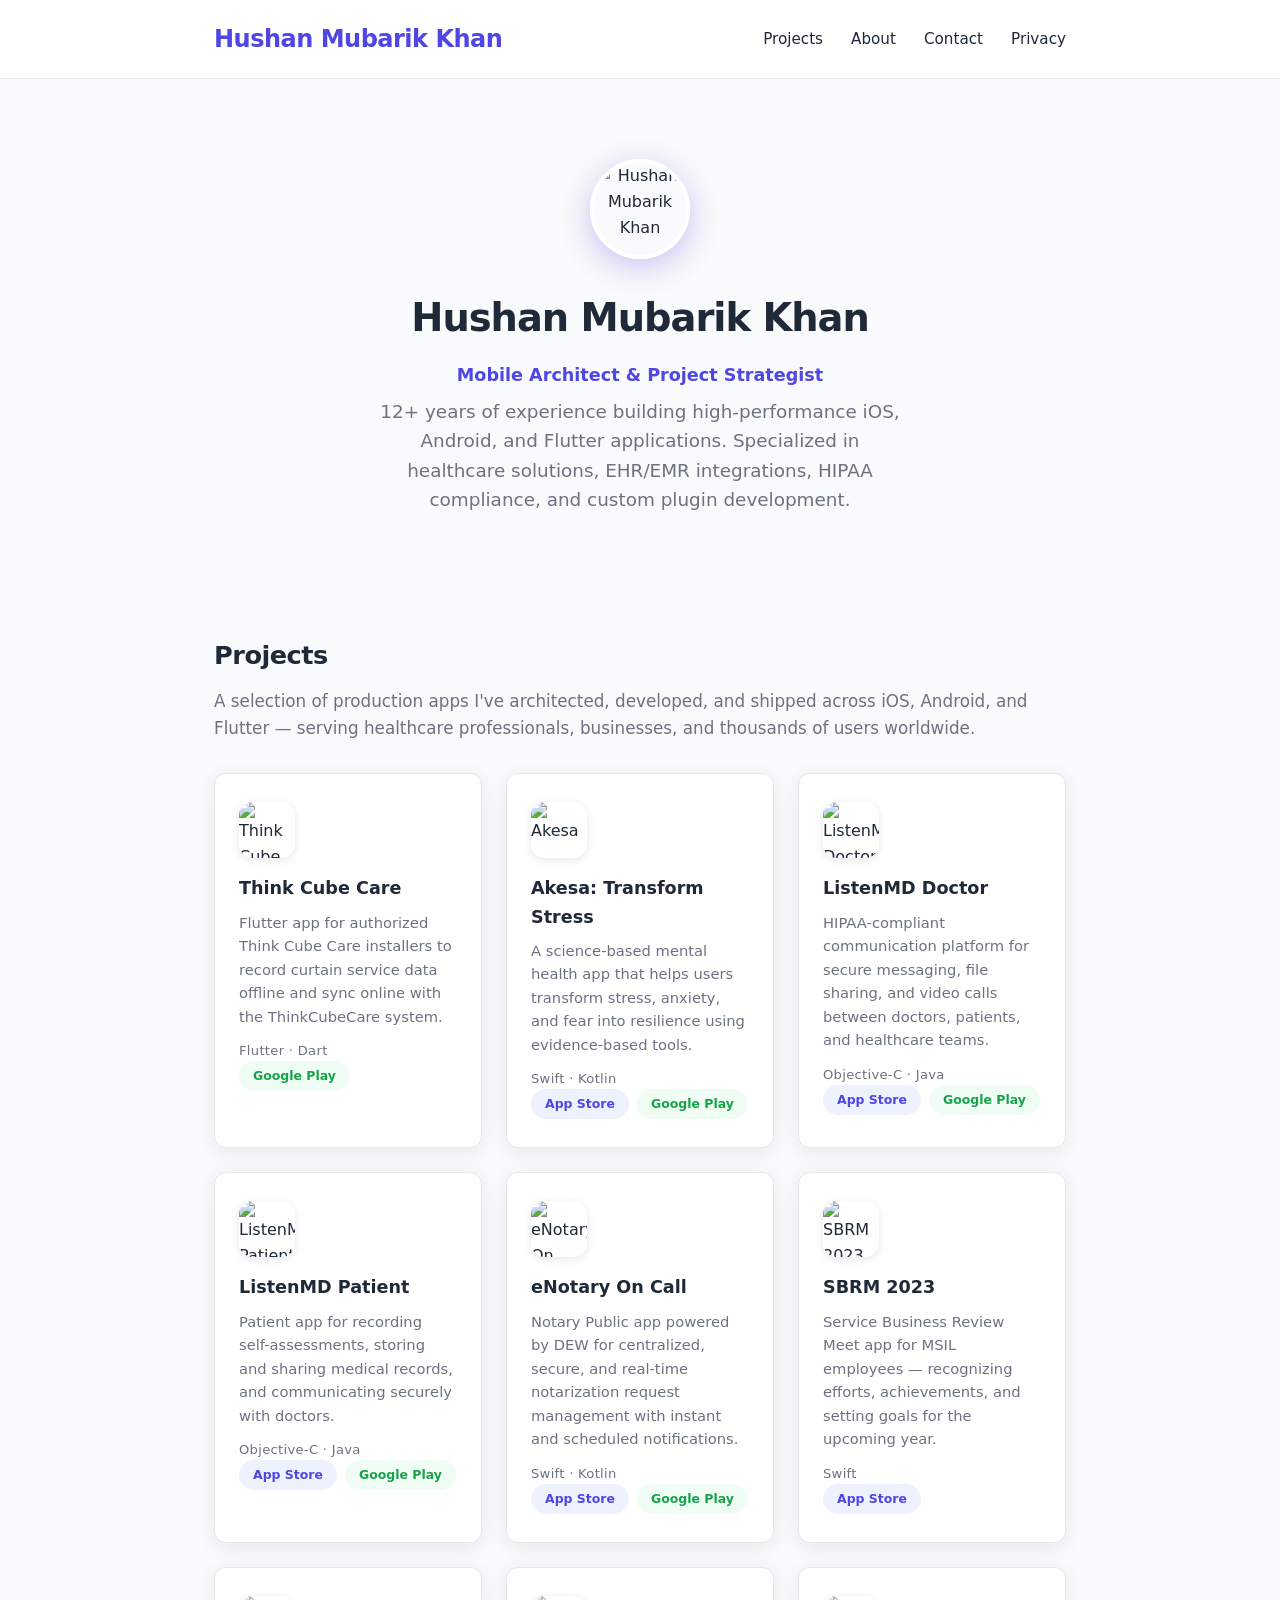
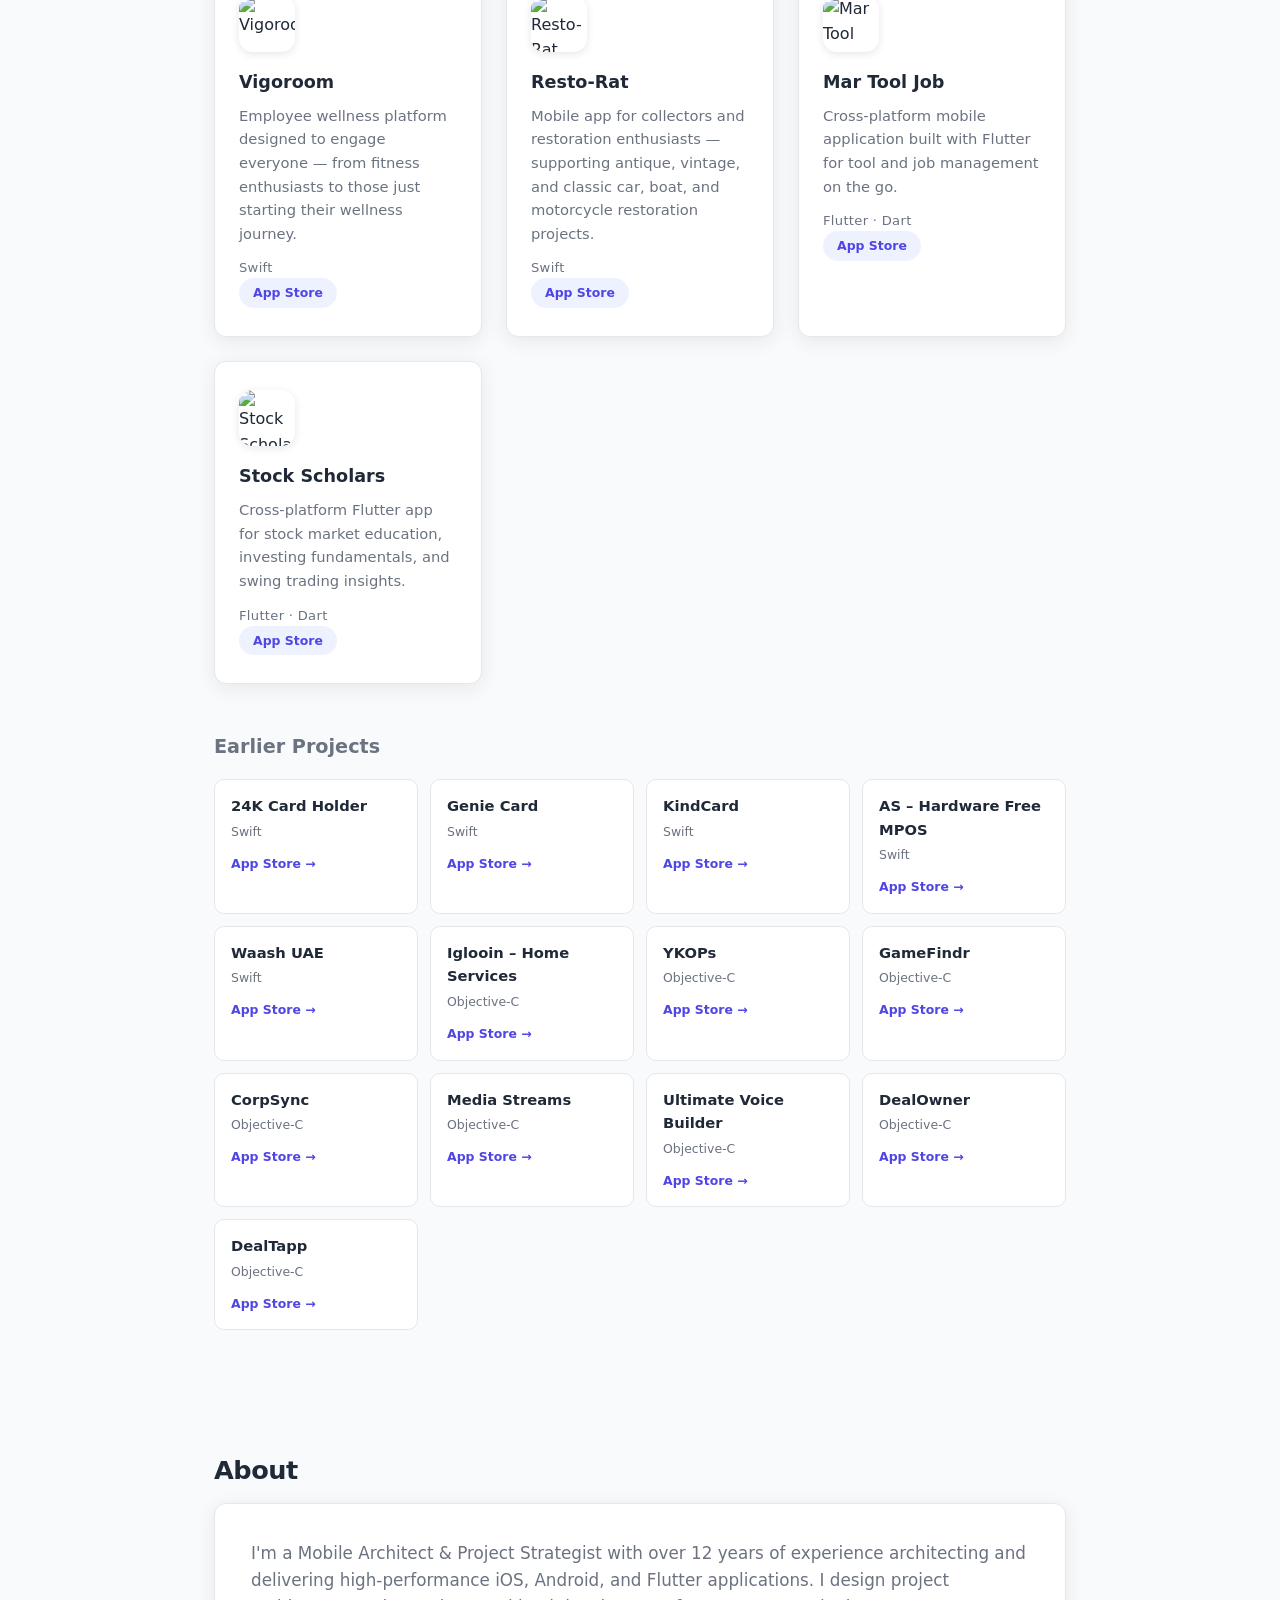
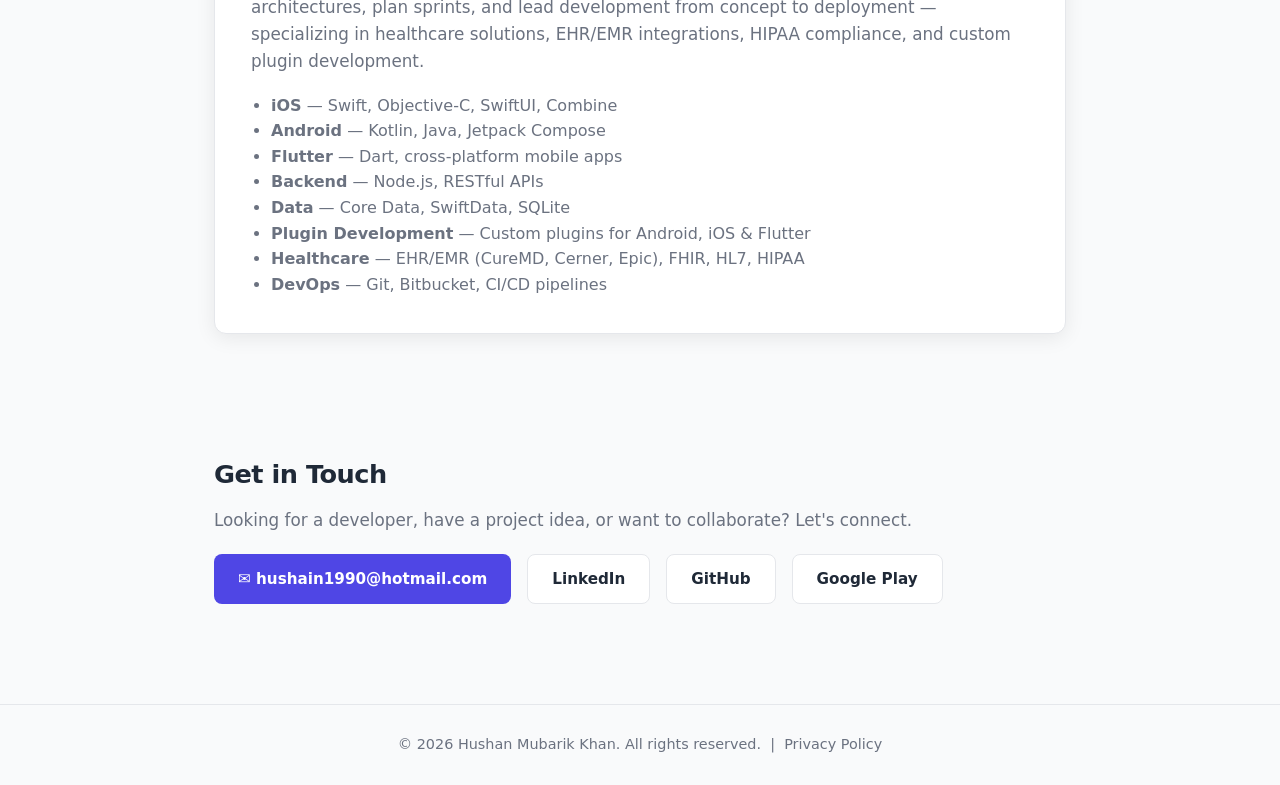
==== index.html @ ffa51dbf "base file" ====
<!DOCTYPE html>
<html lang="en">
<head>
  <meta charset="UTF-8" />
  <meta name="viewport" content="width=device-width, initial-scale=1.0" />
  <title>Hushan Mubarik Khan — Senior iOS, Android &amp; Flutter Developer | 12+ Years</title>
  <meta name="description" content="Technical Lead &amp; Senior Mobile Developer with 12+ years building iOS, Android &amp; Flutter apps. Healthcare, EHR integration &amp; custom plugin specialist." />
  <link rel="stylesheet" href="styles.css" />
</head>
<body>

  <!-- Header -->
  <header>
    <div class="container">
      <div class="logo">Hushan Mubarik Khan</div>
      <nav>
        <a href="#apps">Projects</a>
        <a href="#about">About</a>
        <a href="#contact">Contact</a>
        <a href="privacy-policy.html">Privacy</a>
      </nav>
    </div>
  </header>

  <!-- Hero -->
  <section class="hero">
    <div class="container">
      <img
        src="https://github.com/hushain1990.png"
        alt="Hushan Mubarik Khan"
        class="hero-avatar"
      />
      <h1>Hushan Mubarik Khan</h1>
      <p class="hero-subtitle">Mobile Architect &amp; Project Strategist</p>
      <p>12+ years of experience building high-performance iOS, Android, and Flutter applications. Specialized in healthcare solutions, EHR/EMR integrations, HIPAA compliance, and custom plugin development.</p>
    </div>
  </section>

  <!-- Apps -->
  <section id="apps">
    <div class="container">
      <h2>Projects</h2>
      <p>A selection of production apps I've architected, developed, and shipped across iOS, Android, and Flutter — serving healthcare professionals, businesses, and thousands of users worldwide.</p>

      <div class="app-grid">

        <!-- Think Cube Care -->
        <div class="app-card">
          <img src="https://play-lh.googleusercontent.com/RkdjQbJZU7oAP3PIMMPpTjDijLT_JNGvqh-ZnbGcemvrFKNOFgKDCSEIJ8itmjMKxtVrlMhoW60Ev5_TB44a3Uk=w100-h100" alt="Think Cube Care" class="app-icon" />
          <h3>Think Cube Care</h3>
          <p>Flutter app for authorized Think Cube Care installers to record curtain service data offline and sync online with the ThinkCubeCare system.</p>
          <div class="app-tech">Flutter · Dart</div>
          <div class="app-links">
            <a href="https://play.google.com/store/apps/details?id=com.thinkcubecare.installer" target="_blank" rel="noopener" class="badge secondary">Google Play</a>
          </div>
        </div>

        <!-- Akesa -->
        <div class="app-card">
          <img src="https://is1-ssl.mzstatic.com/image/thumb/Purple211/v4/0f/e1/b4/0fe1b4d3-5fc1-5e5b-4e42-074e75ed3e0d/AppIcon-0-0-1x_U007ephone-0-1-85-220.png/100x100bb.jpg" alt="Akesa" class="app-icon" />
          <h3>Akesa: Transform Stress</h3>
          <p>A science-based mental health app that helps users transform stress, anxiety, and fear into resilience using evidence-based tools.</p>
          <div class="app-tech">Swift · Kotlin</div>
          <div class="app-links">
            <a href="https://apps.apple.com/us/app/akesa-transform-your-stress/id6757464033" target="_blank" rel="noopener" class="badge">App Store</a>
            <a href="https://play.google.com/store/apps/details?id=com.akesa.mobile.production" target="_blank" rel="noopener" class="badge secondary">Google Play</a>
          </div>
        </div>

        <!-- ListenMD Doctor -->
        <div class="app-card">
          <img src="https://is1-ssl.mzstatic.com/image/thumb/Purple221/v4/fa/6b/f5/fa6bf50f-dcec-fa3d-b279-f9285f46faf1/AppIcon-0-0-1x_U007emarketing-0-7-0-85-220.png/100x100bb.jpg" alt="ListenMD Doctor" class="app-icon" />
          <h3>ListenMD Doctor</h3>
          <p>HIPAA-compliant communication platform for secure messaging, file sharing, and video calls between doctors, patients, and healthcare teams.</p>
          <div class="app-tech">Objective-C · Java</div>
          <div class="app-links">
            <a href="https://apps.apple.com/us/app/listenmd-doctor/id1082146848" target="_blank" rel="noopener" class="badge">App Store</a>
            <a href="https://play.google.com/store/apps/details?id=com.gdkn.listenmddoc" target="_blank" rel="noopener" class="badge secondary">Google Play</a>
          </div>
        </div>

        <!-- ListenMD Patient -->
        <div class="app-card">
          <img src="https://is1-ssl.mzstatic.com/image/thumb/Purple126/v4/c0/6d/d2/c06dd233-be62-3e46-2e18-e016e02059b1/AppIcon-0-0-1x_U007emarketing-0-0-0-7-0-0-sRGB-0-0-0-GLES2_U002c0-512MB-85-220-0-0.png/100x100bb.jpg" alt="ListenMD Patient" class="app-icon" />
          <h3>ListenMD Patient</h3>
          <p>Patient app for recording self-assessments, storing and sharing medical records, and communicating securely with doctors.</p>
          <div class="app-tech">Objective-C · Java</div>
          <div class="app-links">
            <a href="https://apps.apple.com/us/app/listenmd/id1082148472" target="_blank" rel="noopener" class="badge">App Store</a>
            <a href="https://play.google.com/store/apps/details?id=com.gdkn.listenmd" target="_blank" rel="noopener" class="badge secondary">Google Play</a>
          </div>
        </div>

        <!-- eNotary On Call -->
        <div class="app-card">
          <img src="https://is1-ssl.mzstatic.com/image/thumb/Purple221/v4/f4/93/0a/f4930ab8-907f-cc15-dcf5-3cf2a94d8e98/AppIcon-0-0-1x_U007emarketing-0-10-0-0-85-220.png/100x100bb.jpg" alt="eNotary On Call" class="app-icon" />
          <h3>eNotary On Call</h3>
          <p>Notary Public app powered by DEW for centralized, secure, and real-time notarization request management with instant and scheduled notifications.</p>
          <div class="app-tech">Swift · Kotlin</div>
          <div class="app-links">
            <a href="https://apps.apple.com/us/app/enotary-on-call/id1612662735" target="_blank" rel="noopener" class="badge">App Store</a>
            <a href="https://play.google.com/store/apps/details?id=com.enotaryoncall.notary" target="_blank" rel="noopener" class="badge secondary">Google Play</a>
          </div>
        </div>

        <!-- SBRM 2023 -->
        <div class="app-card">
          <img src="https://is1-ssl.mzstatic.com/image/thumb/Purple126/v4/de/d7/8f/ded78f3b-5a1e-c4d3-0366-8a31133e96a3/AppIcon-1x_U007emarketing-0-7-0-sRGB-85-220.png/100x100bb.jpg" alt="SBRM 2023" class="app-icon" />
          <h3>SBRM 2023</h3>
          <p>Service Business Review Meet app for MSIL employees — recognizing efforts, achievements, and setting goals for the upcoming year.</p>
          <div class="app-tech">Swift</div>
          <div class="app-links">
            <a href="https://apps.apple.com/us/app/sbrm-2023/id6449031556" target="_blank" rel="noopener" class="badge">App Store</a>
          </div>
        </div>

        <!-- Vigoroom -->
        <div class="app-card">
          <img src="https://is1-ssl.mzstatic.com/image/thumb/Purple123/v4/8d/ae/97/8dae974d-acb4-64ab-8a49-cfbb66535f67/AppIcon-1x_U007emarketing-0-10-0-sRGB-85-220.png/100x100bb.jpg" alt="Vigoroom" class="app-icon" />
          <h3>Vigoroom</h3>
          <p>Employee wellness platform designed to engage everyone — from fitness enthusiasts to those just starting their wellness journey.</p>
          <div class="app-tech">Swift</div>
          <div class="app-links">
            <a href="https://apps.apple.com/us/app/vigoroom/id1188773099" target="_blank" rel="noopener" class="badge">App Store</a>
          </div>
        </div>

        <!-- Resto-Rat -->
        <div class="app-card">
          <img src="https://is1-ssl.mzstatic.com/image/thumb/Purple114/v4/ec/0b/a4/ec0ba479-1662-8893-e8a0-61a8e3c7fc3e/AppIcon-1x_U007emarketing-0-0-GLES2_U002c0-512MB-sRGB-0-0-0-85-220-0-0-0-4.png/100x100bb.jpg" alt="Resto-Rat" class="app-icon" />
          <h3>Resto-Rat</h3>
          <p>Mobile app for collectors and restoration enthusiasts — supporting antique, vintage, and classic car, boat, and motorcycle restoration projects.</p>
          <div class="app-tech">Swift</div>
          <div class="app-links">
            <a href="https://apps.apple.com/us/app/resto-rat/id1247642457" target="_blank" rel="noopener" class="badge">App Store</a>
          </div>
        </div>

        <!-- Mar Tool Job -->
        <div class="app-card">
          <img src="https://is1-ssl.mzstatic.com/image/thumb/Purple211/v4/a1/fc/3a/a1fc3a6c-7601-3107-8403-a2cb15ebc4d3/AppIcon-0-0-1x_U007epad-0-1-85-220.jpeg/100x100bb.jpg" alt="Mar Tool Job" class="app-icon" />
          <h3>Mar Tool Job</h3>
          <p>Cross-platform mobile application built with Flutter for tool and job management on the go.</p>
          <div class="app-tech">Flutter · Dart</div>
          <div class="app-links">
            <a href="https://apps.apple.com/us/app/mar-tool-job/id6572296388" target="_blank" rel="noopener" class="badge">App Store</a>
          </div>
        </div>

        <!-- Stock Scholars -->
        <div class="app-card">
          <img src="https://is1-ssl.mzstatic.com/image/thumb/Purple211/v4/af/62/0b/af620b1b-8ca0-6ad1-629c-bb81a26f802d/AppIcon-0-0-1x_U007emarketing-0-8-0-85-220.png/100x100bb.jpg" alt="Stock Scholars" class="app-icon" />
          <h3>Stock Scholars</h3>
          <p>Cross-platform Flutter app for stock market education, investing fundamentals, and swing trading insights.</p>
          <div class="app-tech">Flutter · Dart</div>
          <div class="app-links">
            <a href="https://apps.apple.com/us/app/stock-scholars/id6479632500" target="_blank" rel="noopener" class="badge">App Store</a>
          </div>
        </div>

      </div>

      <h3 class="mini-section-title">Earlier Projects</h3>
      <div class="mini-grid">

        <div class="mini-card">
          <h4>24K Card Holder</h4>
          <div class="mini-tech">Swift</div>
          <a href="https://apps.apple.com/bg/app/24k-card-holder/id1571025179" target="_blank" rel="noopener" class="mini-link">App Store &rarr;</a>
        </div>

        <div class="mini-card">
          <h4>Genie Card</h4>
          <div class="mini-tech">Swift</div>
          <a href="https://apps.apple.com/bg/app/genie-card/id1497810622" target="_blank" rel="noopener" class="mini-link">App Store &rarr;</a>
        </div>

        <div class="mini-card">
          <h4>KindCard</h4>
          <div class="mini-tech">Swift</div>
          <a href="https://apps.apple.com/us/app/kindcard/id1550900336" target="_blank" rel="noopener" class="mini-link">App Store &rarr;</a>
        </div>

        <div class="mini-card">
          <h4>AS – Hardware Free MPOS</h4>
          <div class="mini-tech">Swift</div>
          <a href="https://apps.apple.com/in/app/as-a-hardware-free-mpos/id1397030668" target="_blank" rel="noopener" class="mini-link">App Store &rarr;</a>
        </div>

        <div class="mini-card">
          <h4>Waash UAE</h4>
          <div class="mini-tech">Swift</div>
          <a href="https://itunes.apple.com/ae/app/waash-uae/id1225481351" target="_blank" rel="noopener" class="mini-link">App Store &rarr;</a>
        </div>

        <div class="mini-card">
          <h4>Iglooin – Home Services</h4>
          <div class="mini-tech">Objective-C</div>
          <a href="https://itunes.apple.com/us/app/iglooin-home-services/id1142938189" target="_blank" rel="noopener" class="mini-link">App Store &rarr;</a>
        </div>

        <div class="mini-card">
          <h4>YKOPs</h4>
          <div class="mini-tech">Objective-C</div>
          <a href="https://itunes.apple.com/gy/app/ykops/id1074168772" target="_blank" rel="noopener" class="mini-link">App Store &rarr;</a>
        </div>

        <div class="mini-card">
          <h4>GameFindr</h4>
          <div class="mini-tech">Objective-C</div>
          <a href="https://itunes.apple.com/us/app/gamefindr/id971031587" target="_blank" rel="noopener" class="mini-link">App Store &rarr;</a>
        </div>

        <div class="mini-card">
          <h4>CorpSync</h4>
          <div class="mini-tech">Objective-C</div>
          <a href="https://itunes.apple.com/us/app/corpsync/id896342463" target="_blank" rel="noopener" class="mini-link">App Store &rarr;</a>
        </div>

        <div class="mini-card">
          <h4>Media Streams</h4>
          <div class="mini-tech">Objective-C</div>
          <a href="https://itunes.apple.com/us/app/media-streams/id899137817" target="_blank" rel="noopener" class="mini-link">App Store &rarr;</a>
        </div>

        <div class="mini-card">
          <h4>Ultimate Voice Builder</h4>
          <div class="mini-tech">Objective-C</div>
          <a href="https://itunes.apple.com/us/app/voice-builder/id957658263" target="_blank" rel="noopener" class="mini-link">App Store &rarr;</a>
        </div>

        <div class="mini-card">
          <h4>DealOwner</h4>
          <div class="mini-tech">Objective-C</div>
          <a href="https://itunes.apple.com/us/app/dealowner/id946634960" target="_blank" rel="noopener" class="mini-link">App Store &rarr;</a>
        </div>

        <div class="mini-card">
          <h4>DealTapp</h4>
          <div class="mini-tech">Objective-C</div>
          <a href="https://itunes.apple.com/us/app/dealtapp/id922767859" target="_blank" rel="noopener" class="mini-link">App Store &rarr;</a>
        </div>

      </div>
    </div>
  </section>

  <!-- About -->
  <section id="about">
    <div class="container">
      <h2>About</h2>
      <div class="about-box">
        <p>
          I'm a Mobile Architect &amp; Project Strategist with over 12 years of
          experience architecting and delivering high-performance iOS, Android, and
          Flutter applications. I design project architectures, plan sprints, and lead
          development from concept to deployment — specializing in healthcare solutions,
          EHR/EMR integrations, HIPAA compliance, and custom plugin development.
        </p>
        <ul style="margin-top: 18px; padding-left: 20px; color: var(--text-light);">
          <li><strong>iOS</strong> — Swift, Objective-C, SwiftUI, Combine</li>
          <li><strong>Android</strong> — Kotlin, Java, Jetpack Compose</li>
          <li><strong>Flutter</strong> — Dart, cross-platform mobile apps</li>
          <li><strong>Backend</strong> — Node.js, RESTful APIs</li>
          <li><strong>Data</strong> — Core Data, SwiftData, SQLite</li>
          <li><strong>Plugin Development</strong> — Custom plugins for Android, iOS &amp; Flutter</li>
          <li><strong>Healthcare</strong> — EHR/EMR (CureMD, Cerner, Epic), FHIR, HL7, HIPAA</li>
          <li><strong>DevOps</strong> — Git, Bitbucket, CI/CD pipelines</li>
        </ul>
      </div>
    </div>
  </section>

  <!-- Contact -->
  <section id="contact">
    <div class="container">
      <h2>Get in Touch</h2>
      <p>Looking for a developer, have a project idea, or want to collaborate? Let's connect.</p>

      <div class="contact-links">
        <a href="mailto:hushain1990@hotmail.com" class="contact-btn email">
          &#9993; hushain1990@hotmail.com
        </a>
        <a href="https://www.linkedin.com/in/hushan1990" target="_blank" rel="noopener" class="contact-btn outline">
          LinkedIn
        </a>
        <a href="https://github.com/hushain1990" target="_blank" rel="noopener" class="contact-btn outline">
          GitHub
        </a>
        <a href="https://play.google.com/store/apps/developer?id=Hushan+Mubarik+Khan" target="_blank" rel="noopener" class="contact-btn outline">
          Google Play
        </a>
      </div>
    </div>
  </section>

  <!-- Footer -->
  <footer>
    <div class="container">
      <p>&copy; 2026 Hushan Mubarik Khan. All rights reserved. &nbsp;|&nbsp;
        <a href="privacy-policy.html">Privacy Policy</a>
      </p>
    </div>
  </footer>

</body>
</html>
---- styles.css ----
/* ===== Reset & Base ===== */
*, *::before, *::after {
  box-sizing: border-box;
  margin: 0;
  padding: 0;
}

:root {
  --primary: #4F46E5;
  --primary-dark: #3730A3;
  --text: #1F2937;
  --text-light: #6B7280;
  --bg: #F9FAFB;
  --white: #FFFFFF;
  --border: #E5E7EB;
  --radius: 12px;
  --shadow: 0 4px 20px rgba(0, 0, 0, 0.08);
}

body {
  font-family: 'Segoe UI', system-ui, -apple-system, sans-serif;
  color: var(--text);
  background: var(--bg);
  line-height: 1.6;
  min-height: 100vh;
}

a {
  color: var(--primary);
  text-decoration: none;
  transition: color 0.2s;
}

a:hover {
  color: var(--primary-dark);
}

img {
  max-width: 100%;
  display: block;
}

/* ===== Layout ===== */
.container {
  max-width: 900px;
  margin: 0 auto;
  padding: 0 24px;
}

/* ===== Header ===== */
header {
  background: var(--white);
  border-bottom: 1px solid var(--border);
  padding: 20px 0;
  position: sticky;
  top: 0;
  z-index: 100;
}

header .container {
  display: flex;
  justify-content: space-between;
  align-items: center;
}

.logo {
  font-size: 1.5rem;
  font-weight: 700;
  color: var(--primary);
  letter-spacing: -0.5px;
}

nav {
  display: flex;
  gap: 28px;
}

nav a {
  color: var(--text);
  font-weight: 500;
  font-size: 0.95rem;
}

nav a:hover {
  color: var(--primary);
}

/* ===== Hero ===== */
.hero {
  text-align: center;
  padding: 80px 0 60px;
}

.hero-icon {
  width: 100px;
  height: 100px;
  background: linear-gradient(135deg, var(--primary), #7C3AED);
  border-radius: 24px;
  margin: 0 auto 28px;
  display: flex;
  align-items: center;
  justify-content: center;
  font-size: 2.8rem;
  color: var(--white);
  box-shadow: 0 8px 30px rgba(79, 70, 229, 0.3);
}

.hero-avatar {
  width: 100px;
  height: 100px;
  border-radius: 50%;
  margin: 0 auto 28px;
  object-fit: cover;
  border: 4px solid var(--white);
  box-shadow: 0 8px 30px rgba(79, 70, 229, 0.3);
}

.hero h1 {
  font-size: 2.4rem;
  font-weight: 800;
  margin-bottom: 12px;
  letter-spacing: -1px;
  color: var(--text);
}

.hero p {
  font-size: 1.15rem;
  color: var(--text-light);
  max-width: 540px;
  margin: 0 auto;
}

/* ===== Sections ===== */
section {
  padding: 60px 0;
}

section h2 {
  font-size: 1.6rem;
  font-weight: 700;
  margin-bottom: 12px;
  letter-spacing: -0.5px;
}

section p {
  color: var(--text-light);
  font-size: 1.05rem;
  margin-bottom: 20px;
}

/* ===== App Cards ===== */
.app-grid {
  display: grid;
  grid-template-columns: repeat(auto-fill, minmax(260px, 1fr));
  gap: 24px;
  margin-top: 32px;
}

.app-card {
  background: var(--white);
  border: 1px solid var(--border);
  border-radius: var(--radius);
  padding: 28px 24px;
  box-shadow: var(--shadow);
  transition: transform 0.2s, box-shadow 0.2s;
}

.app-card:hover {
  transform: translateY(-4px);
  box-shadow: 0 8px 30px rgba(0, 0, 0, 0.12);
}

.app-icon {
  width: 56px;
  height: 56px;
  border-radius: 14px;
  margin-bottom: 16px;
  object-fit: cover;
  box-shadow: 0 2px 8px rgba(0, 0, 0, 0.1);
}

.app-card-icon {
  width: 56px;
  height: 56px;
  border-radius: 14px;
  display: flex;
  align-items: center;
  justify-content: center;
  font-size: 1.6rem;
  margin-bottom: 16px;
  color: var(--white);
}

.app-card-icon.blue   { background: linear-gradient(135deg, #3B82F6, #1D4ED8); }
.app-card-icon.green  { background: linear-gradient(135deg, #10B981, #047857); }
.app-card-icon.purple { background: linear-gradient(135deg, #8B5CF6, #6D28D9); }

.app-card h3 {
  font-size: 1.1rem;
  font-weight: 600;
  margin-bottom: 8px;
}

.app-card p {
  color: var(--text-light);
  font-size: 0.92rem;
  margin-bottom: 0;
}

.app-card .badge {
  display: inline-block;
  font-size: 0.78rem;
  font-weight: 600;
  padding: 5px 14px;
  border-radius: 20px;
  background: #EEF2FF;
  color: var(--primary);
  text-decoration: none;
  cursor: pointer;
  transition: background 0.2s, transform 0.2s;
}

.app-card .badge:hover {
  background: #E0E7FF;
  transform: translateY(-1px);
}

.app-card .badge.secondary {
  background: #F0FDF4;
  color: #16A34A;
}

.app-card .badge.secondary:hover {
  background: #DCFCE7;
  transform: translateY(-1px);
}

a.app-card {
  text-decoration: none;
  color: inherit;
}

.app-tech {
  font-size: 0.82rem;
  color: var(--text-light);
  margin-top: 12px;
  font-weight: 500;
  letter-spacing: 0.3px;
}

.app-links {
  display: flex;
  gap: 8px;
  flex-wrap: wrap;
}

.hero-subtitle {
  font-size: 1.1rem !important;
  font-weight: 600;
  color: var(--primary) !important;
  margin-bottom: 8px !important;
}

/* ===== Mini Cards Grid ===== */
.mini-section-title {
  font-size: 1.2rem;
  font-weight: 600;
  margin-top: 48px;
  margin-bottom: 6px;
  color: var(--text-light);
}

.mini-grid {
  display: grid;
  grid-template-columns: repeat(auto-fill, minmax(200px, 1fr));
  gap: 12px;
  margin-top: 16px;
}

.mini-card {
  background: var(--white);
  border: 1px solid var(--border);
  border-radius: 10px;
  padding: 14px 16px;
  transition: transform 0.2s, box-shadow 0.2s;
}

.mini-card:hover {
  transform: translateY(-2px);
  box-shadow: 0 4px 12px rgba(0, 0, 0, 0.08);
}

.mini-card h4 {
  font-size: 0.92rem;
  font-weight: 600;
  margin-bottom: 4px;
  color: var(--text);
}

.mini-card .mini-tech {
  font-size: 0.78rem;
  color: var(--text-light);
  margin-bottom: 8px;
}

.mini-card .mini-link {
  font-size: 0.78rem;
  font-weight: 600;
  color: var(--primary);
}

.mini-card .mini-link:hover {
  color: var(--primary-dark);
}

/* ===== About ===== */
.about-box {
  background: var(--white);
  border: 1px solid var(--border);
  border-radius: var(--radius);
  padding: 36px;
  box-shadow: var(--shadow);
}

.about-box p {
  margin-bottom: 0;
}

/* ===== Contact ===== */
.contact-links {
  display: flex;
  flex-wrap: wrap;
  gap: 16px;
  margin-top: 20px;
}

.contact-btn {
  display: inline-flex;
  align-items: center;
  gap: 8px;
  padding: 12px 24px;
  border-radius: 8px;
  font-weight: 600;
  font-size: 0.95rem;
  transition: transform 0.2s, box-shadow 0.2s;
}

.contact-btn:hover {
  transform: translateY(-2px);
  box-shadow: 0 4px 12px rgba(0, 0, 0, 0.15);
}

.contact-btn.email {
  background: var(--primary);
  color: var(--white);
}

.contact-btn.email:hover { color: var(--white); }

.contact-btn.outline {
  background: var(--white);
  color: var(--text);
  border: 1px solid var(--border);
}

/* ===== Footer ===== */
footer {
  border-top: 1px solid var(--border);
  padding: 28px 0;
  margin-top: 40px;
  text-align: center;
  color: var(--text-light);
  font-size: 0.9rem;
}

footer a {
  color: var(--text-light);
  font-weight: 500;
}

footer a:hover {
  color: var(--primary);
}

/* ===== Privacy Policy Page ===== */
.policy-content {
  background: var(--white);
  border: 1px solid var(--border);
  border-radius: var(--radius);
  padding: 48px;
  box-shadow: var(--shadow);
  margin: 40px 0;
}

.policy-content h1 {
  font-size: 2rem;
  margin-bottom: 8px;
  letter-spacing: -0.5px;
}

.policy-content .updated {
  color: var(--text-light);
  font-size: 0.9rem;
  margin-bottom: 36px;
}

.policy-content h2 {
  font-size: 1.2rem;
  margin-top: 32px;
  margin-bottom: 10px;
  color: var(--text);
}

.policy-content p,
.policy-content ul {
  color: #374151;
  font-size: 0.98rem;
  margin-bottom: 14px;
}

.policy-content ul {
  padding-left: 24px;
}

.policy-content li {
  margin-bottom: 6px;
}

/* ===== Responsive ===== */
@media (max-width: 640px) {
  .hero h1 { font-size: 1.8rem; }
  .hero p  { font-size: 1rem; }
  .hero    { padding: 60px 0 40px; }

  nav { gap: 16px; }
  nav a { font-size: 0.88rem; }

  .policy-content { padding: 28px 20px; }
  .about-box      { padding: 24px 20px; }
}
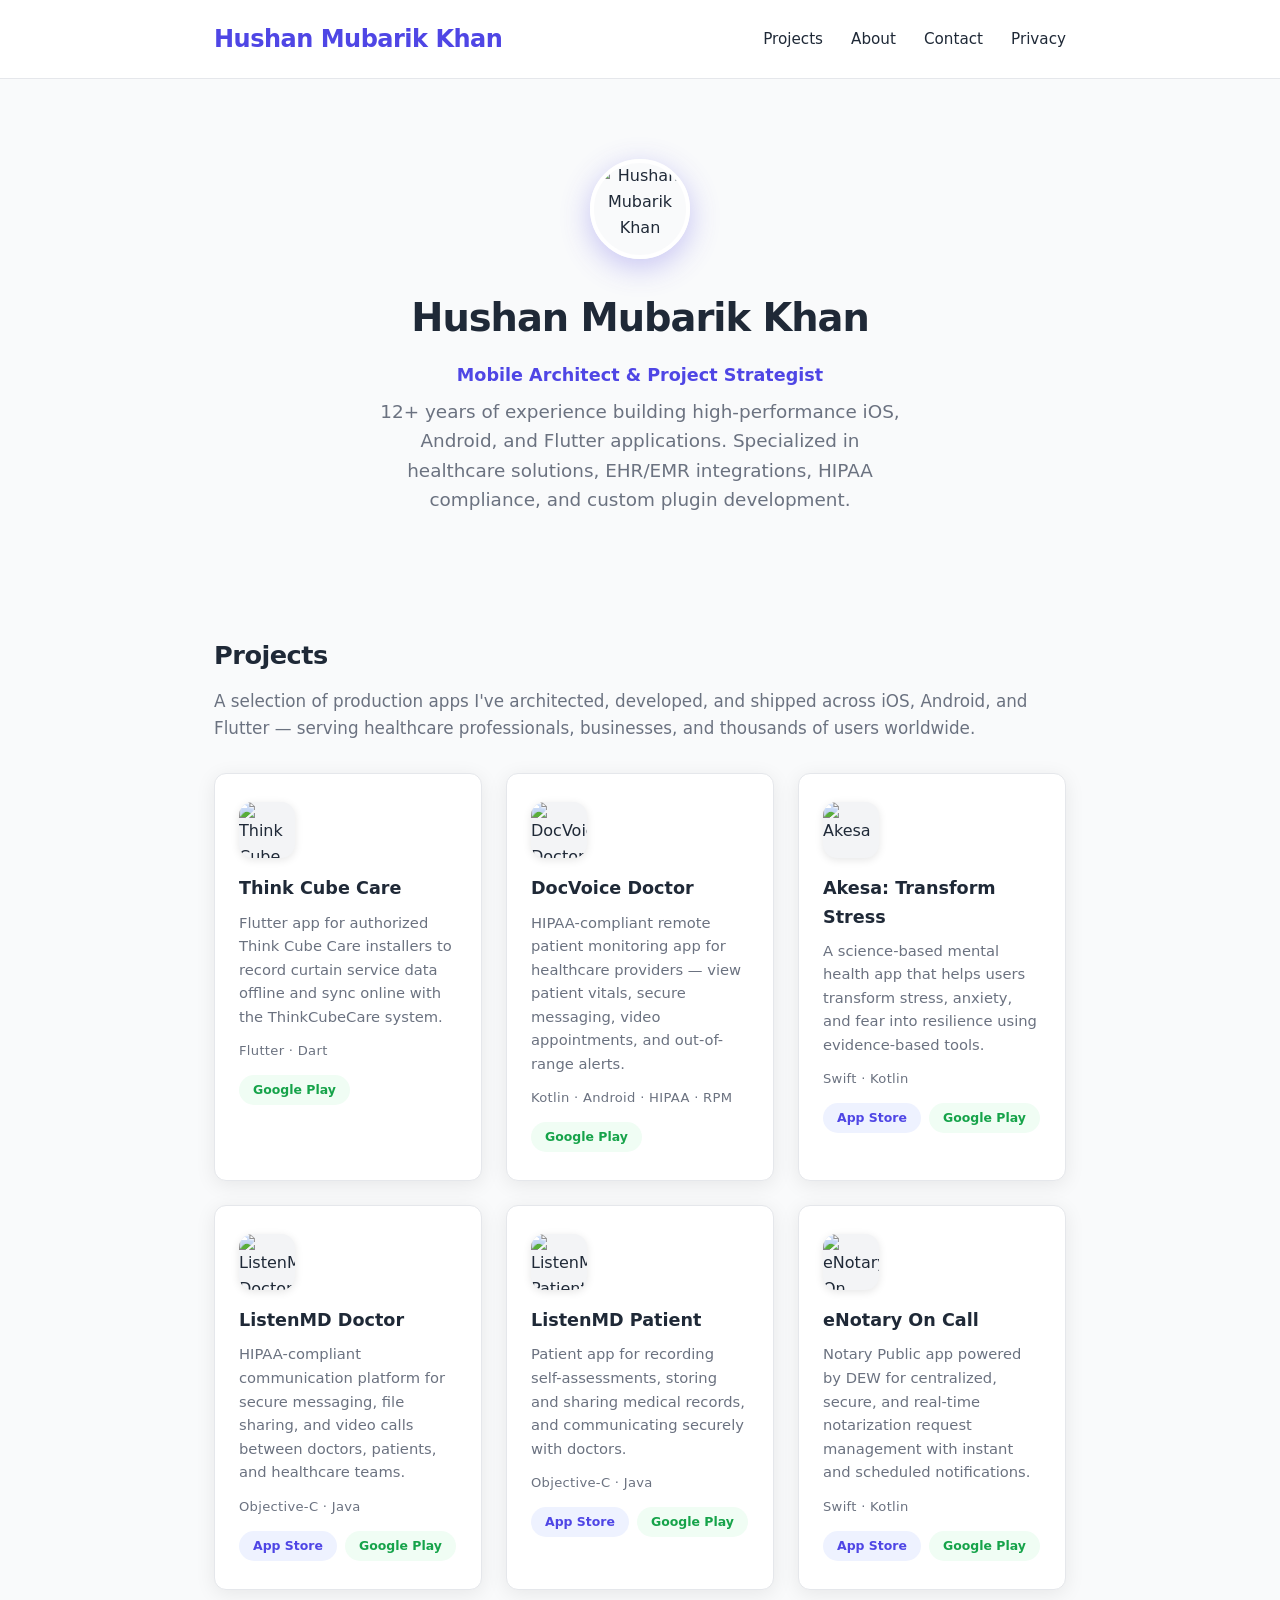
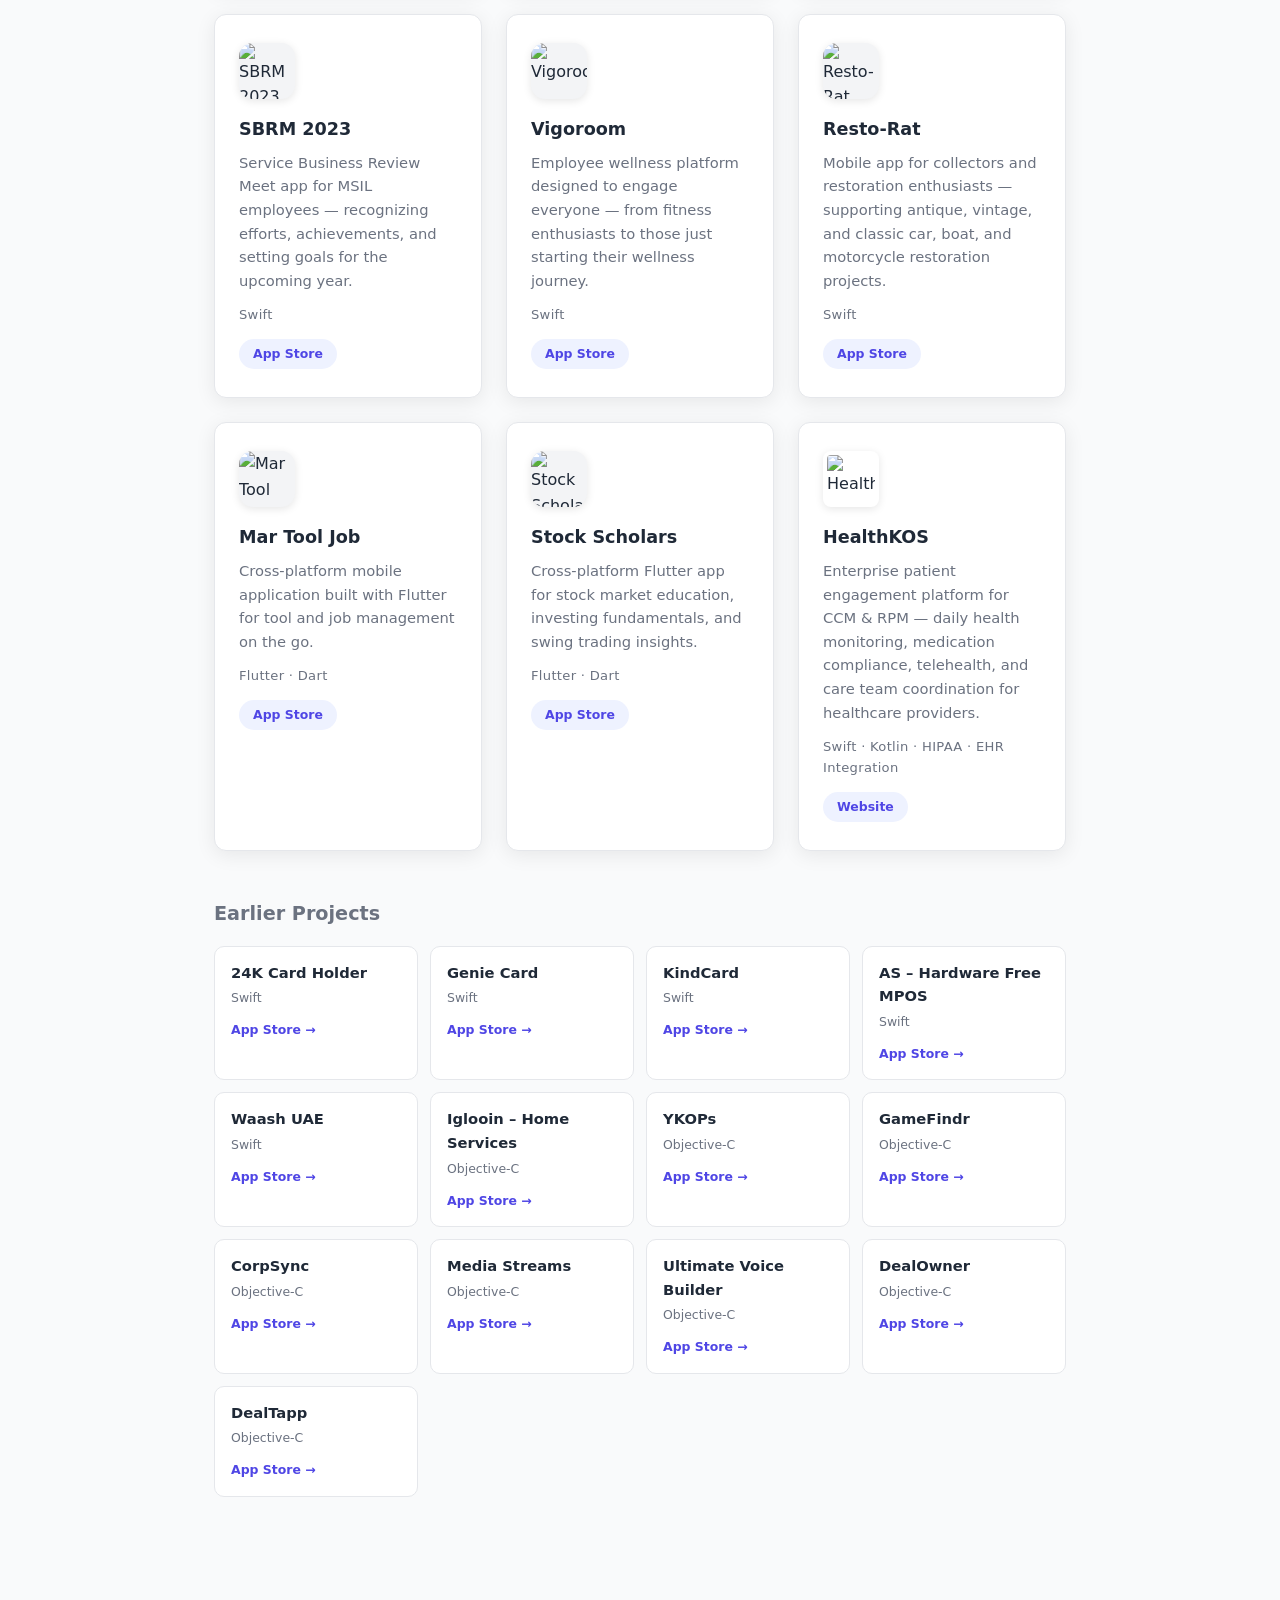
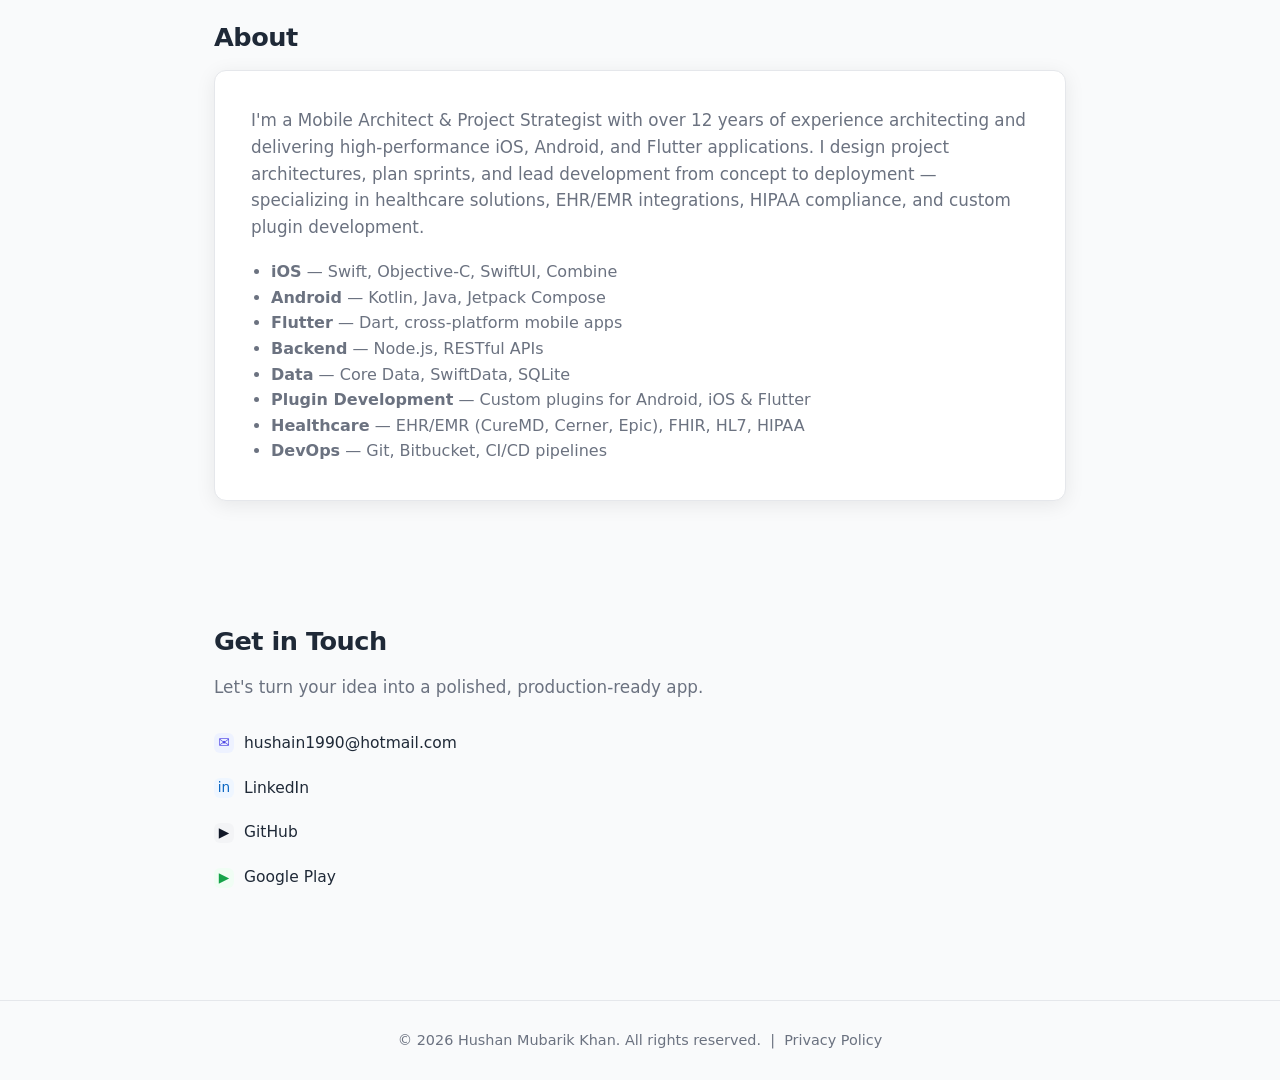
==== commit 06638c04: "Update main page" ====
--- a/index.html
+++ b/index.html
@@ -55,6 +55,17 @@
           </div>
         </div>
 
+        <!-- DocVoice Doctor -->
+        <div class="app-card">
+          <img src="https://play-lh.googleusercontent.com/ukeJDTPUUzgTPBfvrBqNtZ-tggf075ogw4yY5G_YoiFuVWAP3rpI5WVwwqbY6XJ2hI-10WBq3Lk-yF2njiRmNCk=w100-h100-rw" alt="DocVoice Doctor" class="app-icon" />
+          <h3>DocVoice Doctor</h3>
+          <p>HIPAA-compliant remote patient monitoring app for healthcare providers — view patient vitals, secure messaging, video appointments, and out-of-range alerts.</p>
+          <div class="app-tech">Kotlin · Android · HIPAA · RPM</div>
+          <div class="app-links">
+            <a href="https://play.google.com/store/apps/details?id=com.gdkn.docvoicedoctor" target="_blank" rel="noopener" class="badge secondary">Google Play</a>
+          </div>
+        </div>
+
         <!-- Akesa -->
         <div class="app-card">
           <img src="https://is1-ssl.mzstatic.com/image/thumb/Purple211/v4/0f/e1/b4/0fe1b4d3-5fc1-5e5b-4e42-074e75ed3e0d/AppIcon-0-0-1x_U007ephone-0-1-85-220.png/100x100bb.jpg" alt="Akesa" class="app-icon" />
@@ -155,6 +166,17 @@
           <div class="app-tech">Flutter · Dart</div>
           <div class="app-links">
             <a href="https://apps.apple.com/us/app/stock-scholars/id6479632500" target="_blank" rel="noopener" class="badge">App Store</a>
+          </div>
+        </div>
+
+        <!-- HealthKOS -->
+        <div class="app-card">
+          <img src="https://healthkos.com/wp-content/uploads/Healthkos-Logo-hd.png" alt="HealthKOS" class="app-icon" style="border-radius:8px;background:#fff;padding:4px;" />
+          <h3>HealthKOS</h3>
+          <p>Enterprise patient engagement platform for CCM &amp; RPM — daily health monitoring, medication compliance, telehealth, and care team coordination for healthcare providers.</p>
+          <div class="app-tech">Swift · Kotlin · HIPAA · EHR Integration</div>
+          <div class="app-links">
+            <a href="https://healthkos.com" target="_blank" rel="noopener" class="badge">Website</a>
           </div>
         </div>
 
@@ -275,20 +297,28 @@
   <section id="contact">
     <div class="container">
       <h2>Get in Touch</h2>
-      <p>Looking for a developer, have a project idea, or want to collaborate? Let's connect.</p>
+      <p>Let's turn your idea into a polished, production-ready app.</p>
 
       <div class="contact-links">
         <a href="mailto:hushain1990@hotmail.com" class="contact-btn email">
-          &#9993; hushain1990@hotmail.com
+          <span class="contact-icon">&#9993;</span>
+          hushain1990@hotmail.com
+          <span class="contact-arrow">&#8594;</span>
         </a>
-        <a href="https://www.linkedin.com/in/hushan1990" target="_blank" rel="noopener" class="contact-btn outline">
+        <a href="https://www.linkedin.com/in/hushan1990" target="_blank" rel="noopener" class="contact-btn linkedin">
+          <span class="contact-icon">in</span>
           LinkedIn
+          <span class="contact-arrow">&#8594;</span>
         </a>
-        <a href="https://github.com/hushain1990" target="_blank" rel="noopener" class="contact-btn outline">
+        <a href="https://github.com/hushain1990" target="_blank" rel="noopener" class="contact-btn github">
+          <span class="contact-icon">&#9654;</span>
           GitHub
+          <span class="contact-arrow">&#8594;</span>
         </a>
-        <a href="https://play.google.com/store/apps/developer?id=Hushan+Mubarik+Khan" target="_blank" rel="noopener" class="contact-btn outline">
+        <a href="https://play.google.com/store/apps/developer?id=Hushan+Mubarik+Khan" target="_blank" rel="noopener" class="contact-btn play">
+          <span class="contact-icon">&#9654;</span>
           Google Play
+          <span class="contact-arrow">&#8594;</span>
         </a>
       </div>
     </div>
--- a/styles.css
+++ b/styles.css
@@ -176,7 +176,9 @@
   border-radius: 14px;
   margin-bottom: 16px;
   object-fit: cover;
+  object-position: center;
   box-shadow: 0 2px 8px rgba(0, 0, 0, 0.1);
+  background: #f3f4f6;
 }
 
 .app-card-icon {
@@ -252,6 +254,7 @@
   display: flex;
   gap: 8px;
   flex-wrap: wrap;
+  margin-top: 14px;
 }
 
 .hero-subtitle {
@@ -330,37 +333,53 @@
 .contact-links {
   display: flex;
   flex-wrap: wrap;
-  gap: 16px;
+  gap: 0;
   margin-top: 20px;
+  flex-direction: column;
 }
 
 .contact-btn {
   display: inline-flex;
   align-items: center;
-  gap: 8px;
-  padding: 12px 24px;
-  border-radius: 8px;
-  font-weight: 600;
-  font-size: 0.95rem;
-  transition: transform 0.2s, box-shadow 0.2s;
+  gap: 10px;
+  padding: 10px 0;
+  font-weight: 500;
+  font-size: 0.97rem;
+  color: var(--text);
+  background: none;
+  border-radius: 0;
+  transition: color 0.2s, padding-left 0.2s;
+}
+
+.contact-btn:first-child {
+  border-top: none;
 }
 
 .contact-btn:hover {
-  transform: translateY(-2px);
-  box-shadow: 0 4px 12px rgba(0, 0, 0, 0.15);
-}
-
-.contact-btn.email {
-  background: var(--primary);
-  color: var(--white);
-}
-
-.contact-btn.email:hover { color: var(--white); }
-
-.contact-btn.outline {
-  background: var(--white);
-  color: var(--text);
-  border: 1px solid var(--border);
+  color: var(--primary);
+  padding-left: 6px;
+  transform: none;
+  box-shadow: none;
+}
+
+.contact-btn .contact-icon {
+  width: 20px;
+  height: 20px;
+  border-radius: 6px;
+  display: inline-flex;
+  align-items: center;
+  justify-content: center;
+  font-size: 0.85rem;
+  flex-shrink: 0;
+}
+
+.contact-btn.email .contact-icon  { background: #EEF2FF; color: var(--primary); }
+.contact-btn.linkedin .contact-icon { background: #EFF6FF; color: #0A66C2; }
+.contact-btn.github .contact-icon   { background: #F3F4F6; color: #111827; }
+.contact-btn.play .contact-icon     { background: #F0FDF4; color: #16A34A; }
+
+.contact-btn .contact-arrow {
+  display: none;
 }
 
 /* ===== Footer ===== */
@@ -427,14 +446,53 @@
 }
 
 /* ===== Responsive ===== */
-@media (max-width: 640px) {
-  .hero h1 { font-size: 1.8rem; }
-  .hero p  { font-size: 1rem; }
-  .hero    { padding: 60px 0 40px; }
-
-  nav { gap: 16px; }
-  nav a { font-size: 0.88rem; }
-
-  .policy-content { padding: 28px 20px; }
-  .about-box      { padding: 24px 20px; }
-}
+@media (max-width: 768px) {
+  /* Header */
+  .logo { font-size: 1.1rem; }
+  nav { gap: 14px; }
+  nav a { font-size: 0.85rem; }
+
+  /* Hero */
+  .hero { padding: 48px 0 32px; }
+  .hero h1 { font-size: 1.7rem; letter-spacing: -0.5px; }
+  .hero p { font-size: 0.97rem; }
+  .hero-avatar { width: 84px; height: 84px; }
+
+  /* Sections */
+  section { padding: 40px 0; }
+  section h2 { font-size: 1.3rem; }
+
+  /* App grid - 1 column on mobile */
+  .app-grid {
+    grid-template-columns: 1fr;
+    gap: 16px;
+    margin-top: 20px;
+  }
+
+  /* Mini grid - 2 columns on mobile */
+  .mini-grid {
+    grid-template-columns: repeat(2, 1fr);
+    gap: 10px;
+  }
+
+  /* About box */
+  .about-box { padding: 20px 16px; }
+  .about-box p { font-size: 0.93rem; }
+  .about-box ul { font-size: 0.9rem; }
+
+  /* Contact buttons - wrap naturally on mobile */
+  .contact-links { flex-direction: column; gap: 0; }
+  .contact-btn { width: auto; font-size: 0.9rem; padding: 10px 0; }
+
+  /* Policy */
+  .policy-content { padding: 24px 16px; margin: 20px 0; }
+  .policy-content h1 { font-size: 1.5rem; }
+}
+
+@media (max-width: 400px) {
+  .logo { font-size: 0.95rem; }
+  nav a { font-size: 0.78rem; }
+  nav { gap: 10px; }
+  .hero h1 { font-size: 1.4rem; }
+  .mini-grid { grid-template-columns: 1fr; }
+}
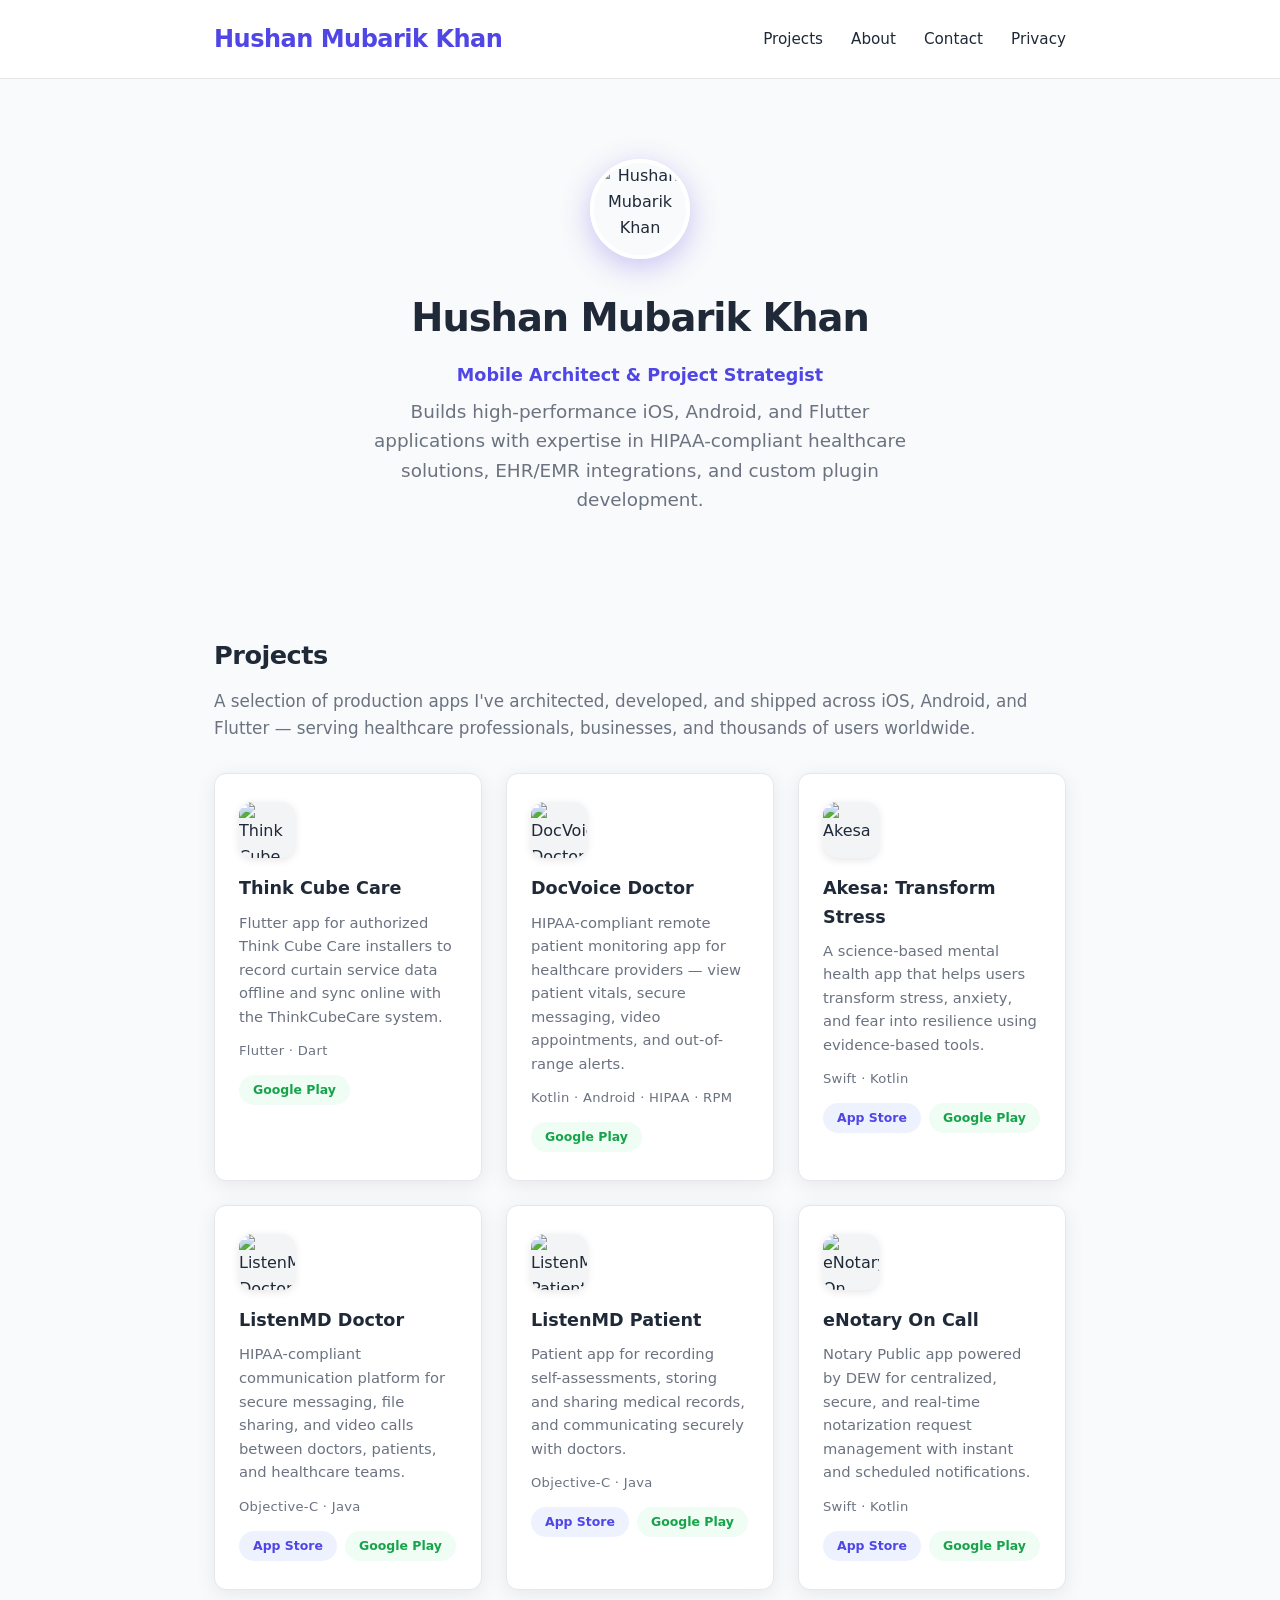
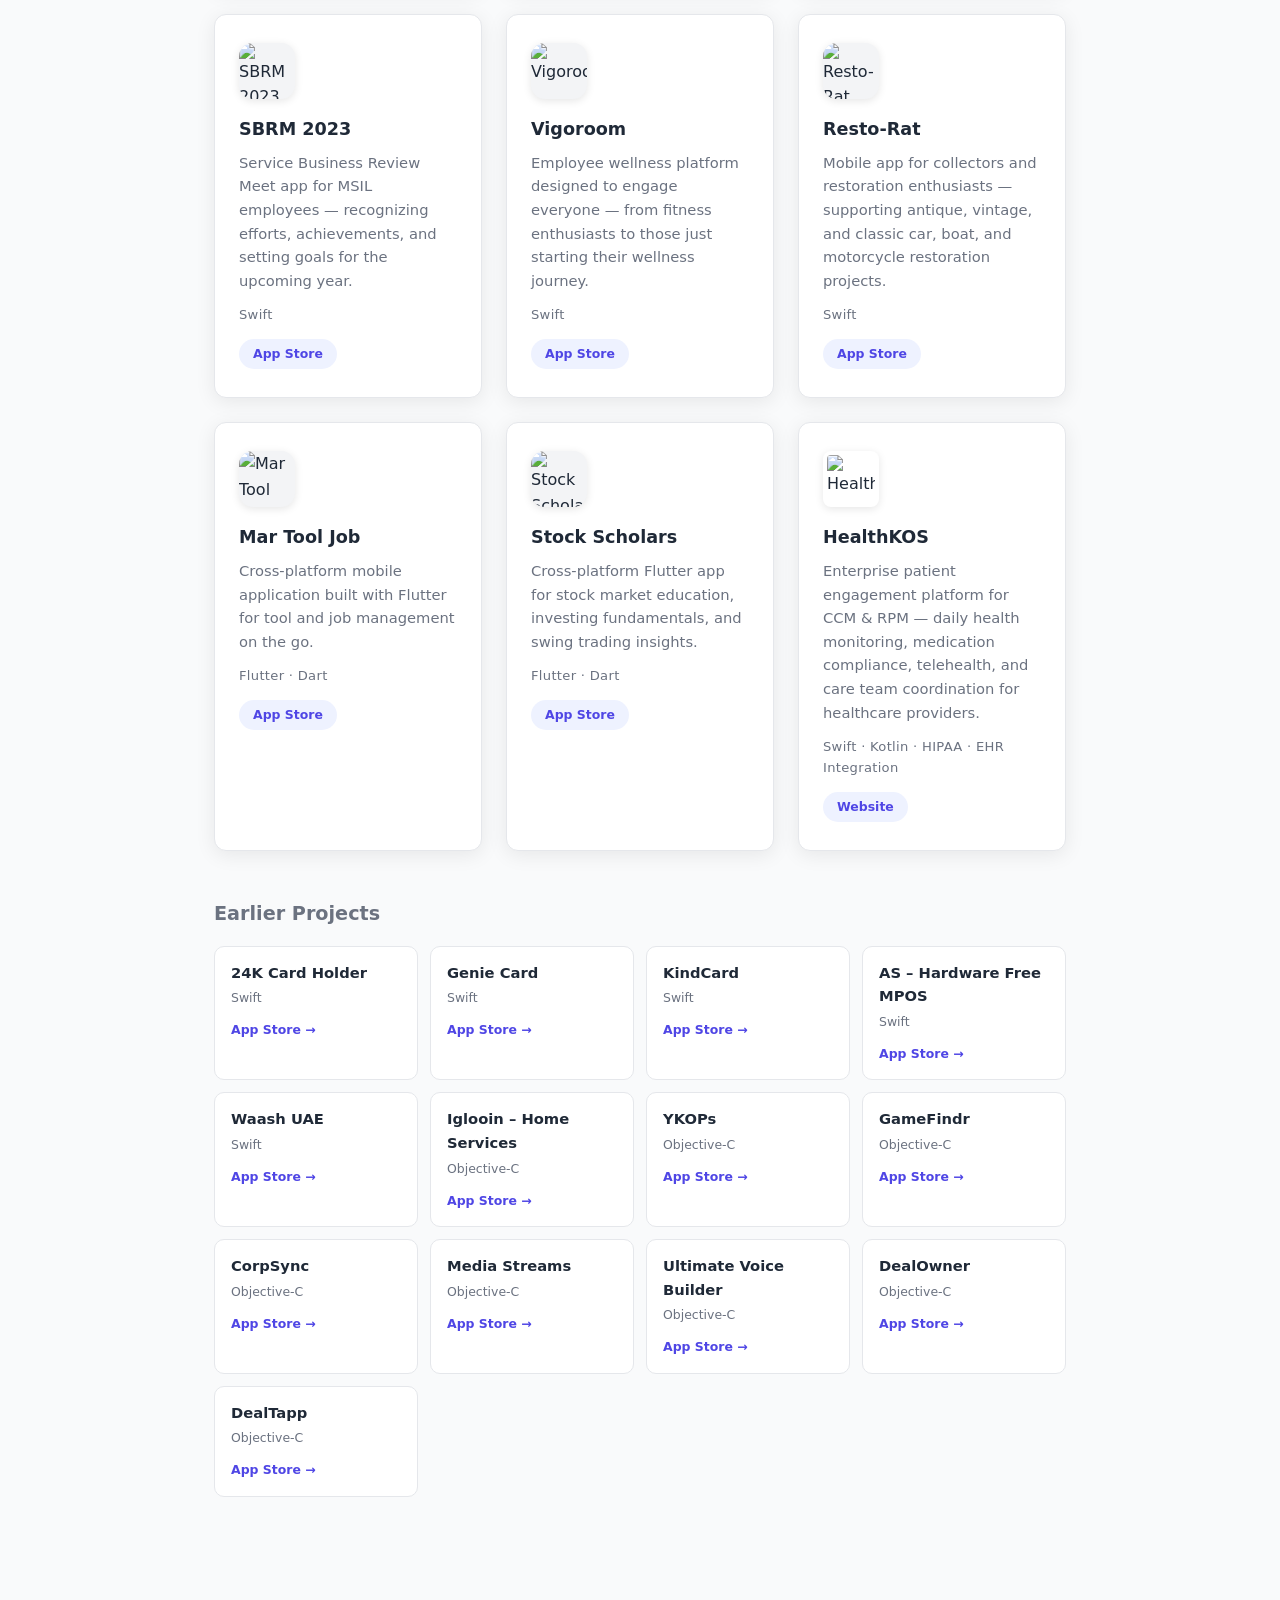
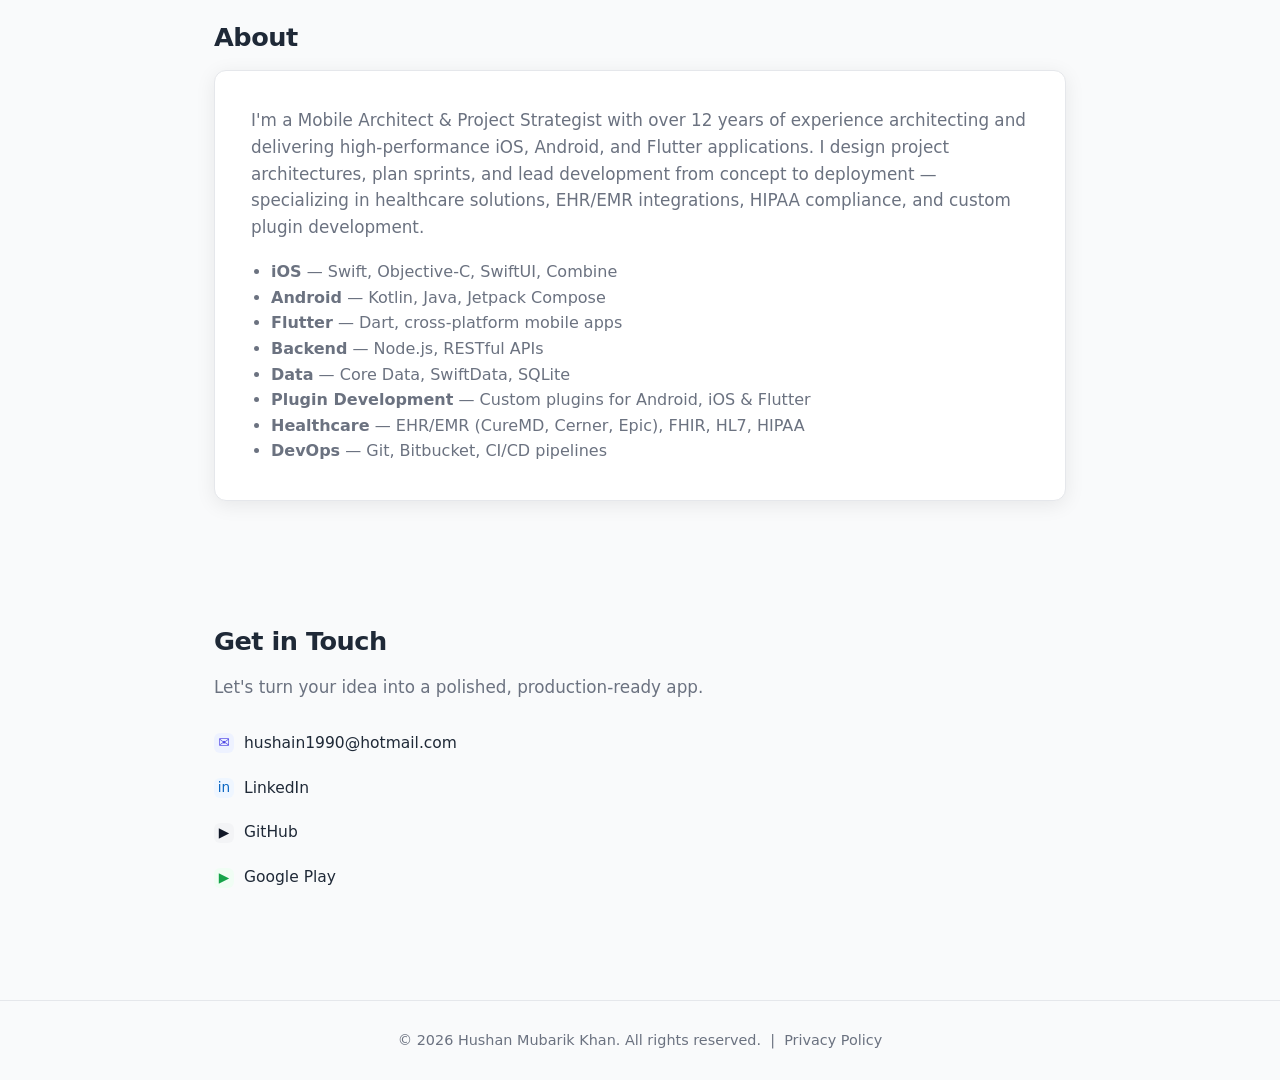
==== commit 4b8d78ec: "update index page" ====
--- a/index.html
+++ b/index.html
@@ -32,7 +32,7 @@
       />
       <h1>Hushan Mubarik Khan</h1>
       <p class="hero-subtitle">Mobile Architect &amp; Project Strategist</p>
-      <p>12+ years of experience building high-performance iOS, Android, and Flutter applications. Specialized in healthcare solutions, EHR/EMR integrations, HIPAA compliance, and custom plugin development.</p>
+      <p>Builds high-performance iOS, Android, and Flutter applications with expertise in HIPAA-compliant healthcare solutions, EHR/EMR integrations, and custom plugin development.</p>
     </div>
   </section>
 
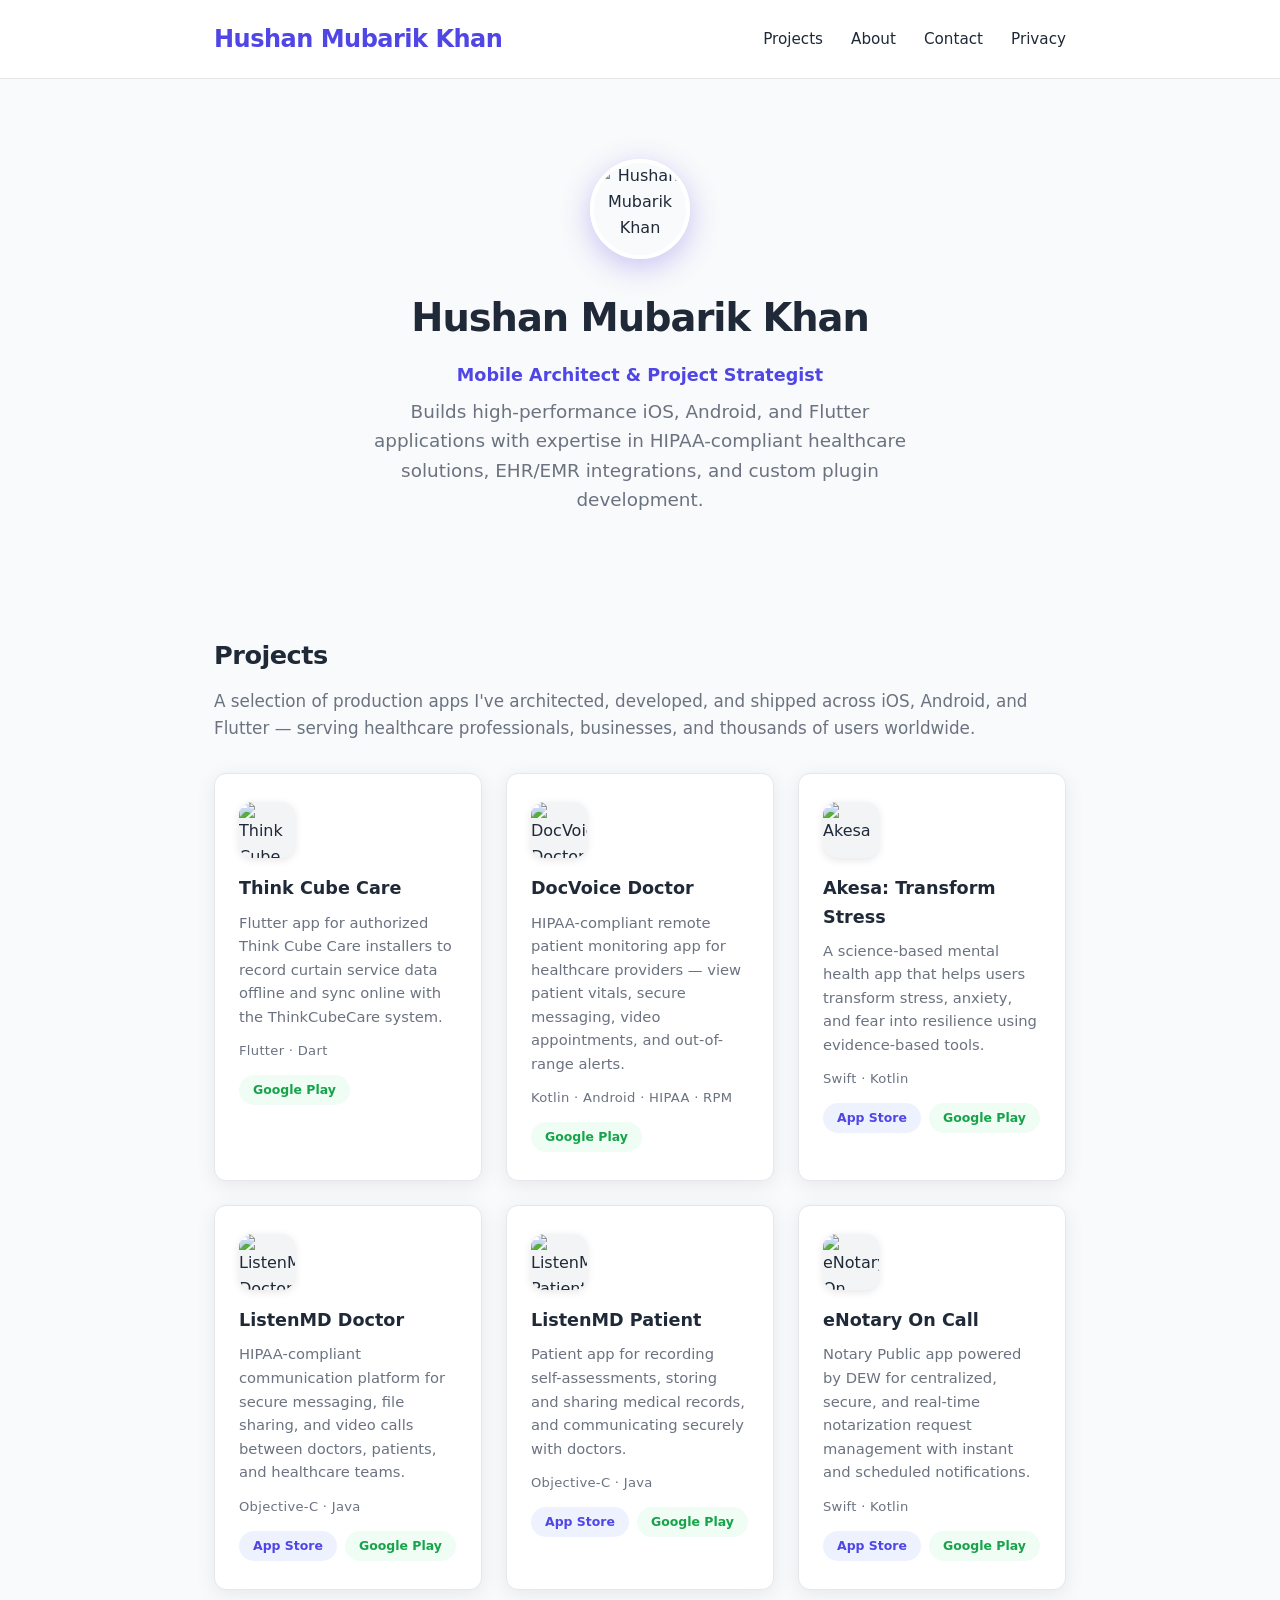
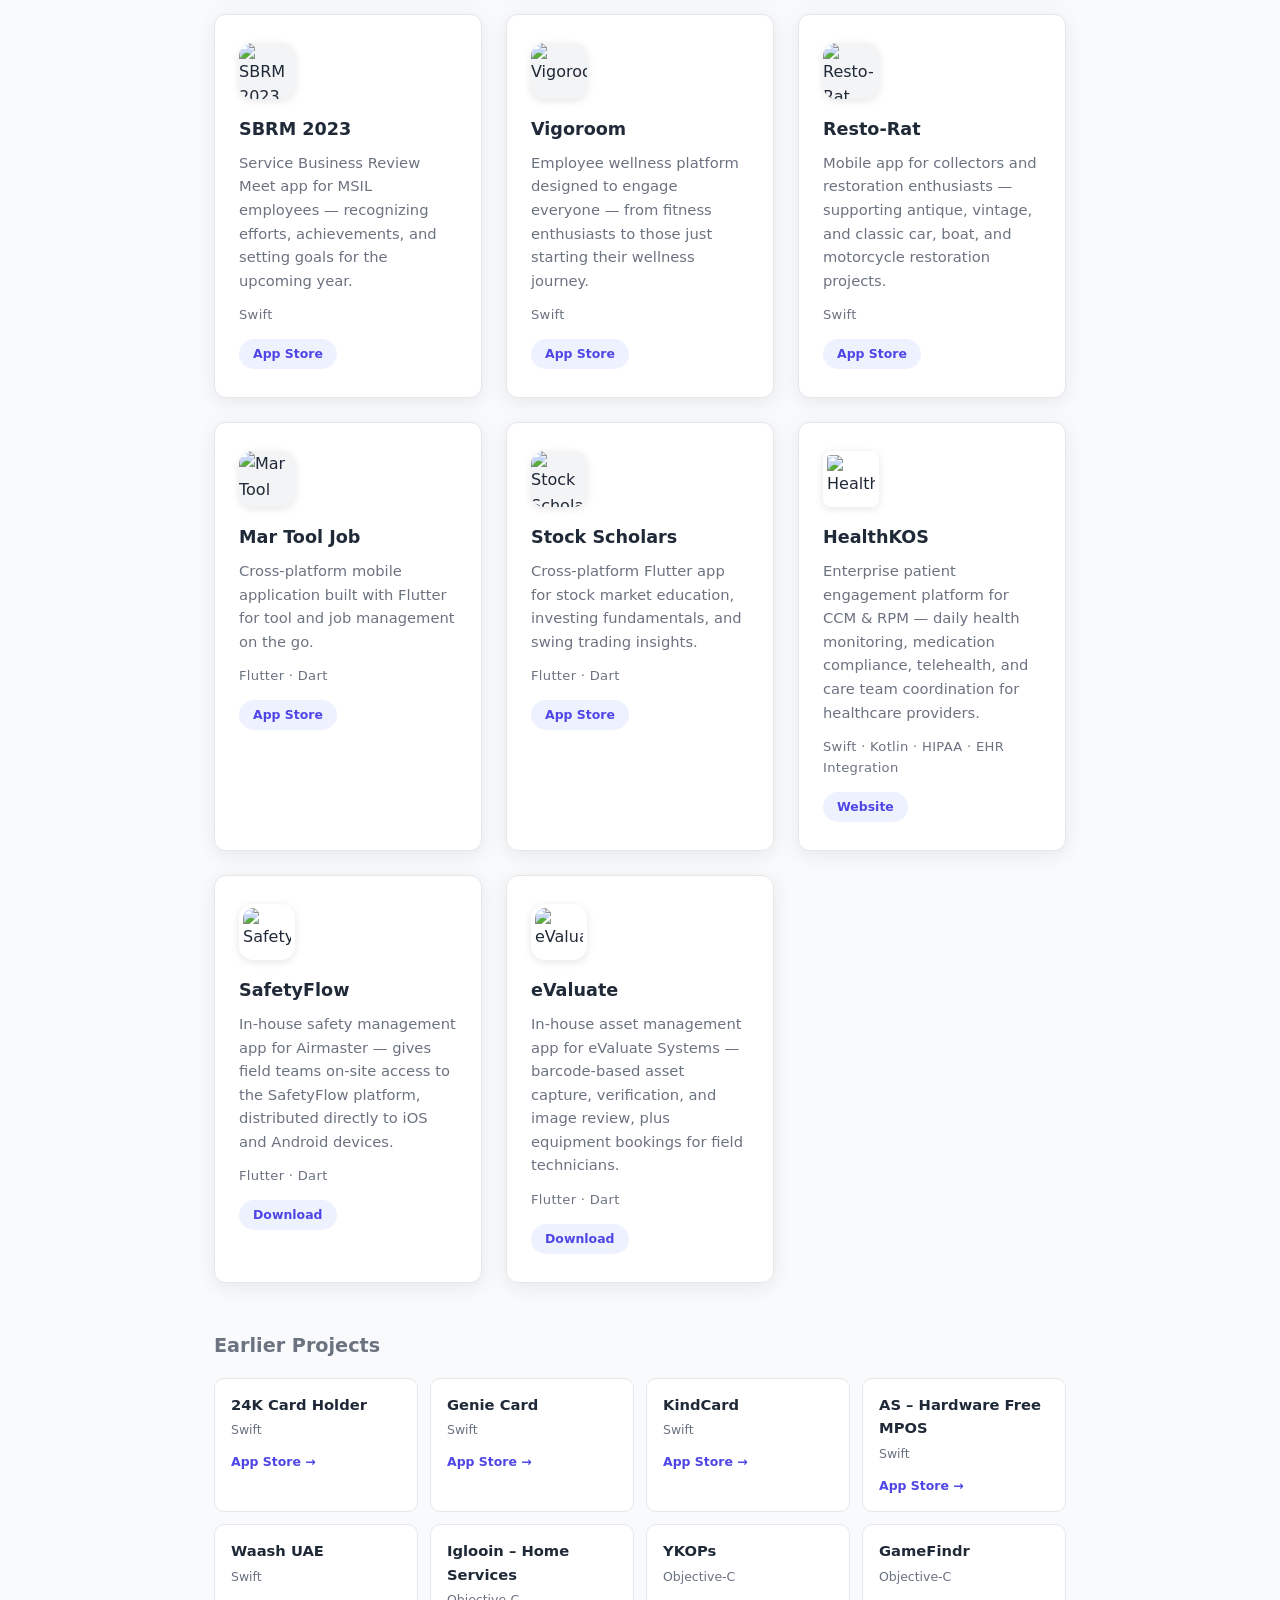
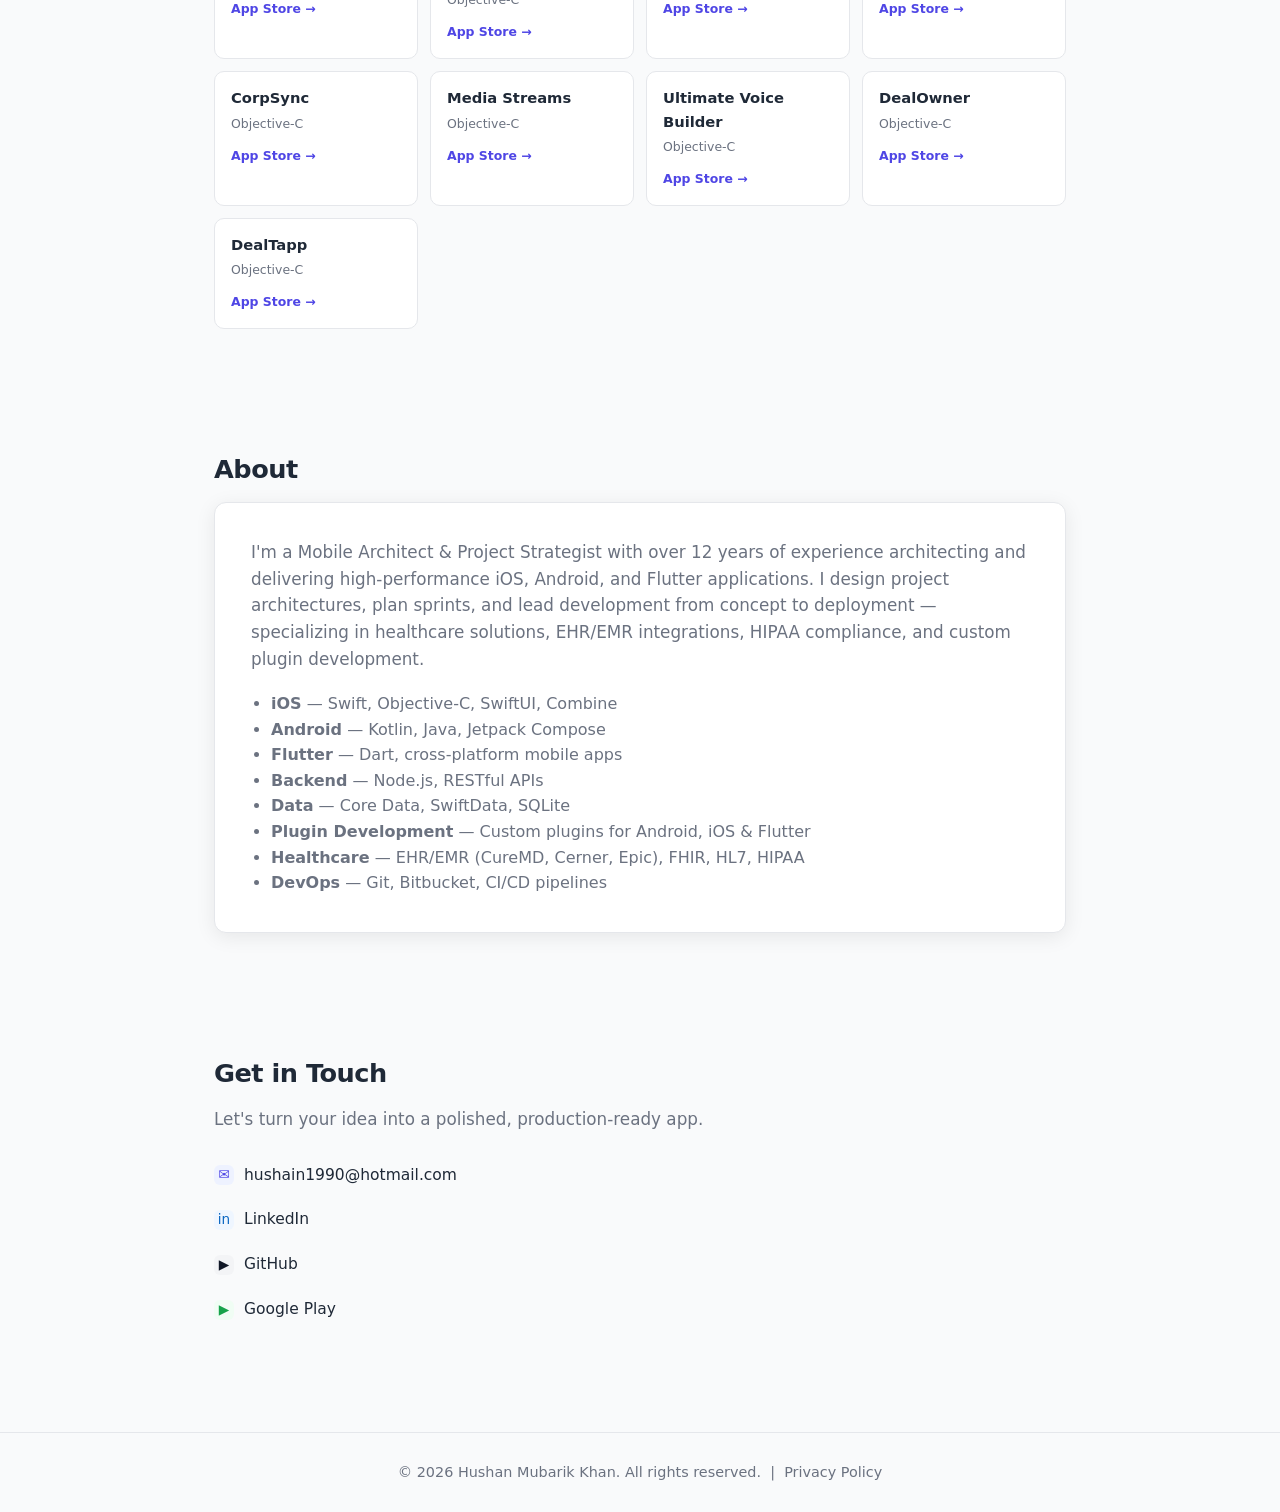
==== commit 7cc0eddf: "update project" ====
--- a/index.html
+++ b/index.html
@@ -177,6 +177,28 @@
           <div class="app-tech">Swift · Kotlin · HIPAA · EHR Integration</div>
           <div class="app-links">
             <a href="https://healthkos.com" target="_blank" rel="noopener" class="badge">Website</a>
+          </div>
+        </div>
+
+        <!-- SafetyFlow -->
+        <div class="app-card">
+          <img src="https://safetyflow.airmaster.com.au/assets/Images/SafeFlow-croped.png" alt="SafetyFlow" class="app-icon" style="object-fit:contain;background:#fff;padding:4px;" />
+          <h3>SafetyFlow</h3>
+          <p>In-house safety management app for Airmaster — gives field teams on-site access to the SafetyFlow platform, distributed directly to iOS and Android devices.</p>
+          <div class="app-tech">Flutter · Dart</div>
+          <div class="app-links">
+            <a href="https://safetyflow.airmaster.com.au/app/" target="_blank" rel="noopener" class="badge">Download</a>
+          </div>
+        </div>
+
+        <!-- eValuate -->
+        <div class="app-card">
+          <img src="https://portal.evaluatesystems.com.au/app/images/logo-ev2.png" alt="eValuate" class="app-icon" style="object-fit:contain;background:#fff;padding:4px;" />
+          <h3>eValuate</h3>
+          <p>In-house asset management app for eValuate Systems — barcode-based asset capture, verification, and image review, plus equipment bookings for field technicians.</p>
+          <div class="app-tech">Flutter · Dart</div>
+          <div class="app-links">
+            <a href="https://portal.evaluatesystems.com.au/app/" target="_blank" rel="noopener" class="badge">Download</a>
           </div>
         </div>
 
